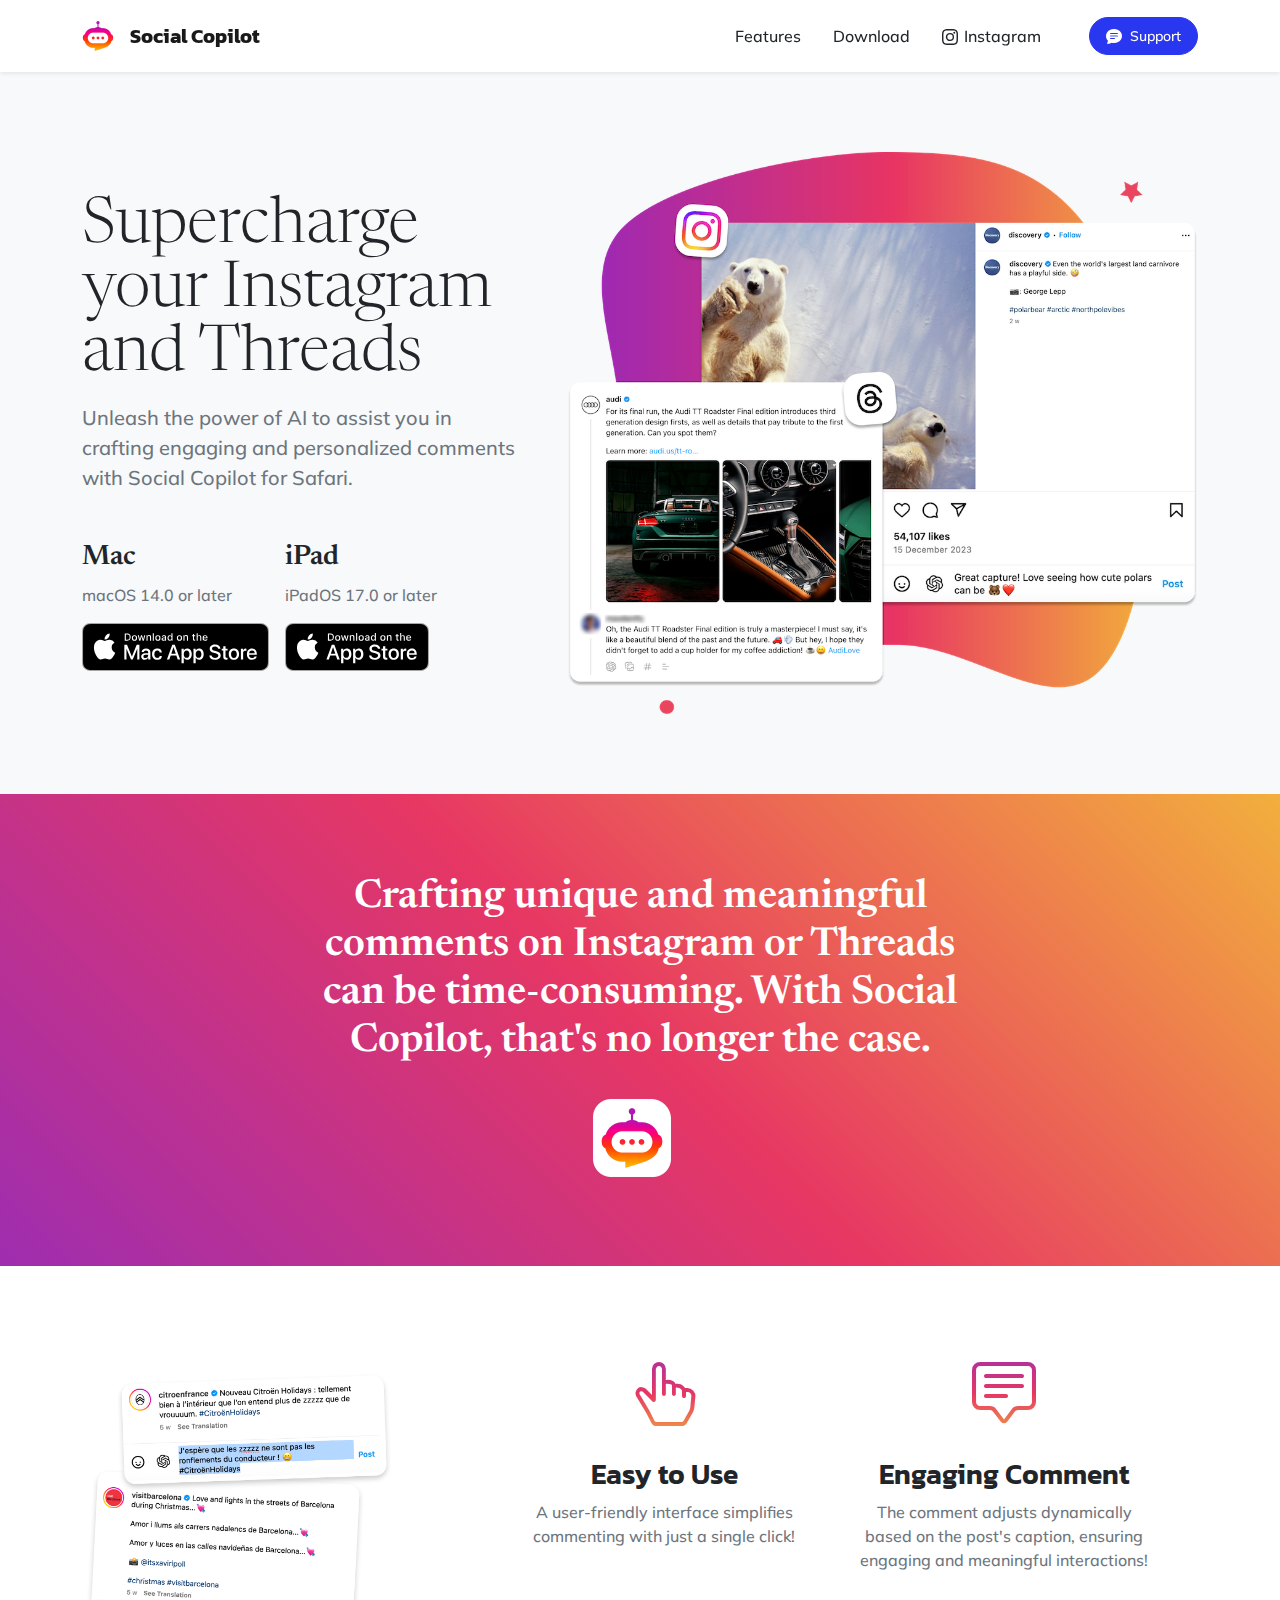
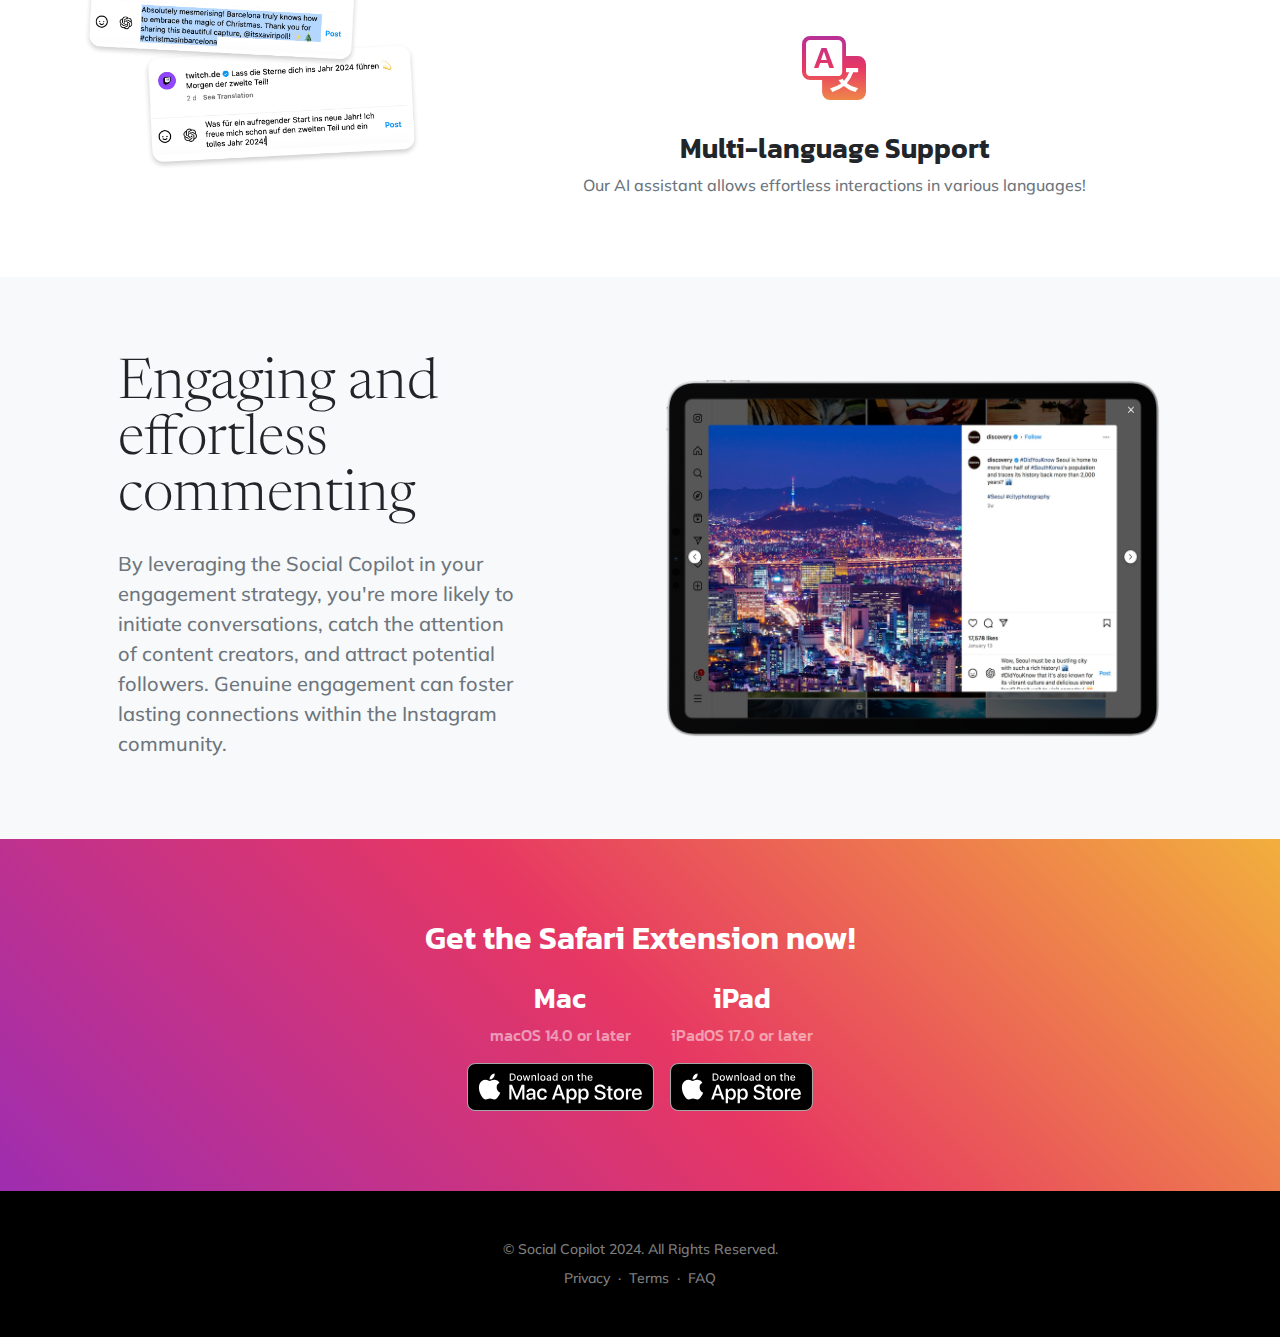
==== index.html @ f34a7c2a "Added FAQ" ====
<!DOCTYPE html>
<html lang="en">
    <head>
        <!-- Google tag (gtag.js) -->
        <script async src="https://www.googletagmanager.com/gtag/js?id=G-7GPR54T73J"></script>
        <script>
            window.dataLayer = window.dataLayer || [];
            function gtag() { dataLayer.push(arguments); }
            gtag('js', new Date());

            gtag('config', 'G-7GPR54T73J');
        </script>
        <meta charset="utf-8" />
        <meta name="viewport" content="width=device-width, initial-scale=1, shrink-to-fit=no" />
        <title>Social Copilot - Your AI assistant for Instagram and Threads</title>
        <meta name="description" content="Generate personalized comments on Instagram and Threads in just one click with Social Copilot for Safari. Available on macOS and iPad." />
        <meta name="keywords"
            content="Instagram, Threads, copilot, safari extension, ai, assistant, app store, ipad, macos, safari, engagement, comment, genuine, generate comments, comment generator">
        <meta name="author" content="Anastasiia Danilova">
        <meta name="robots" content="index, follow">
        <link rel="icon" href="favicon.ico" sizes="48x48">
        <link rel="icon" type="image/png" href="assets/favicon-32x32.png" sizes="32x32">
        <link rel="icon" type="image/png" href="assets/favicon-16x16.png" sizes="16x16">
        <link rel="icon" type="image/svg+xml" href="assets/icon.svg">
        <link rel="apple-touch-icon" href="assets/apple-touch-icon.png">
        <!-- Bootstrap icons-->
        <link href="https://cdn.jsdelivr.net/npm/bootstrap-icons@1.5.0/font/bootstrap-icons.css" rel="stylesheet" />
        <!-- Google fonts-->
        <link rel="preconnect" href="https://fonts.gstatic.com" />
        <link href="https://fonts.googleapis.com/css2?family=Newsreader:ital,wght@0,600;1,600&amp;display=swap" rel="stylesheet" />
        <link href="https://fonts.googleapis.com/css2?family=Mulish:ital,wght@0,300;0,500;0,600;0,700;1,300;1,500;1,600;1,700&amp;display=swap" rel="stylesheet" />
        <link href="https://fonts.googleapis.com/css2?family=Kanit:ital,wght@0,400;1,400&amp;display=swap" rel="stylesheet" />
        <!-- Core theme CSS (includes Bootstrap)-->
        <link href="css/styles.css" rel="stylesheet" />
    </head>
    <body id="page-top">
        <!-- Navigation-->
        <nav class="navbar navbar-expand-lg navbar-light fixed-top shadow-sm" id="mainNav">
            <div class="container">
                <img class="logo" src="assets/img/icon.png" alt="Social Copilot"></img>
                <a class="navbar-brand fw-bold" href="#page-top">Social Copilot</a>
                <button class="navbar-toggler" type="button" data-bs-toggle="collapse" data-bs-target="#navbarResponsive" aria-controls="navbarResponsive" aria-expanded="false" aria-label="Toggle navigation">
                    Menu
                    <i class="bi-list"></i>
                </button>
                <div class="collapse navbar-collapse" id="navbarResponsive">
                    <ul class="navbar-nav ms-auto me-4 my-3 my-lg-0">
                        <li class="nav-item"><a class="nav-link me-lg-3" href="#features">Features</a></li>
                        <li class="nav-item"><a class="nav-link me-lg-3" href="#download">Download</a></li>
                        <li class="nav-item">
                            <a class="nav-link me-lg-3" href="https://www.instagram.com/igcopilot/">
                                <svg xmlns="http://www.w3.org/2000/svg" width="18" height="18" fill="currentColor" class="bi bi-instagram align-middle"
                                    viewBox="0 0 18 18">
                                    <path
                                        d="M8 0C5.829 0 5.556.01 4.703.048 3.85.088 3.269.222 2.76.42a3.9 3.9 0 0 0-1.417.923A3.9 3.9 0 0 0 .42 2.76C.222 3.268.087 3.85.048 4.7.01 5.555 0 5.827 0 8.001c0 2.172.01 2.444.048 3.297.04.852.174 1.433.372 1.942.205.526.478.972.923 1.417.444.445.89.719 1.416.923.51.198 1.09.333 1.942.372C5.555 15.99 5.827 16 8 16s2.444-.01 3.298-.048c.851-.04 1.434-.174 1.943-.372a3.9 3.9 0 0 0 1.416-.923c.445-.445.718-.891.923-1.417.197-.509.332-1.09.372-1.942C15.99 10.445 16 10.173 16 8s-.01-2.445-.048-3.299c-.04-.851-.175-1.433-.372-1.941a3.9 3.9 0 0 0-.923-1.417A3.9 3.9 0 0 0 13.24.42c-.51-.198-1.092-.333-1.943-.372C10.443.01 10.172 0 7.998 0zm-.717 1.442h.718c2.136 0 2.389.007 3.232.046.78.035 1.204.166 1.486.275.373.145.64.319.92.599s.453.546.598.92c.11.281.24.705.275 1.485.039.843.047 1.096.047 3.231s-.008 2.389-.047 3.232c-.035.78-.166 1.203-.275 1.485a2.5 2.5 0 0 1-.599.919c-.28.28-.546.453-.92.598-.28.11-.704.24-1.485.276-.843.038-1.096.047-3.232.047s-2.39-.009-3.233-.047c-.78-.036-1.203-.166-1.485-.276a2.5 2.5 0 0 1-.92-.598 2.5 2.5 0 0 1-.6-.92c-.109-.281-.24-.705-.275-1.485-.038-.843-.046-1.096-.046-3.233s.008-2.388.046-3.231c.036-.78.166-1.204.276-1.486.145-.373.319-.64.599-.92s.546-.453.92-.598c.282-.11.705-.24 1.485-.276.738-.034 1.024-.044 2.515-.045zm4.988 1.328a.96.96 0 1 0 0 1.92.96.96 0 0 0 0-1.92m-4.27 1.122a4.109 4.109 0 1 0 0 8.217 4.109 4.109 0 0 0 0-8.217m0 1.441a2.667 2.667 0 1 1 0 5.334 2.667 2.667 0 0 1 0-5.334">
                                    </path>
                                </svg>
                                Instagram
                            </a>
                        </li>
                    </ul>
                    <a href="mailto:sia.danilova.connect@gmail.com" style="color: inherit; text-decoration:none;">
                        <button class="btn btn-primary rounded-pill px-3 mb-2 mb-lg-0">
                            <span class="d-flex align-items-center">
                                <i class="bi-chat-text-fill me-2"></i>
                                <span class="small">Support</span>
                            </span>
                        </button>
                    </a>
                </div>
            </div>
        </nav>
        <!-- Mashead header-->
        <header class="masthead">
            <div class="container">
                <div class="row gx-5 align-items-center">
                    <div class="col-lg-5">
                        <!-- Mashead text and app badges-->
                        <div class="mb-5 mb-lg-0 text-center text-lg-start">
                            <h1 class="display-3 lh-1 mb-3">Supercharge your Instagram and Threads</h1>
                            <p class="lead fw-normal text-muted mb-5">Unleash the power of AI to assist you in crafting engaging and personalized comments with Social Copilot for Safari.</p>
                            <div class="d-flex flex-column flex-lg-row align-items-center">
                                <div class="me-lg-3 mb-4 mb-lg-0">
                                    <h3>Mac</h3>
                                    <p class="text-muted"><span>macOS 14.0 or later</span></p>
                                    <a href="https://apps.apple.com/us/app/social-copilot/id6476699031"><img class="app-badge"
                                            src="assets/img/mac-app-store-badge.svg" alt="Download on the Mac App Store" /></a>
                                </div>
                                <div>
                                    <h3>iPad</h3>
                                    <p class="text-muted"><span>iPadOS 17.0 or later</span></p>
                                    <a href="https://apps.apple.com/us/app/social-copilot/id6476699031"><img class="app-badge"
                                            src="assets/img/app-store-badge.svg" alt="Download on the App Store" /></a>
                                </div>
                            </div>
                        </div>
                    </div>
                    <div class="col-lg-7">
                        <img class="img-fluid rounded-4" src="assets/img/preview.png" alt="..." />
                    </div>
                </div>
            </div>
        </header>
        <aside class="text-center bg-gradient-primary-to-secondary">
            <div class="container px-5">
                <div class="row gx-5 justify-content-center">
                    <div class="col-xl-8">
                        <div class="h2 fs-1 text-white mb-4">Crafting unique and meaningful comments on Instagram or Threads can be time-consuming. With Social Copilot, that's no longer the
                        case.</div>
                        <div class="me-lg-3 mb-4 mb-lg-0">
                            <img src="assets/img/icon.png" alt="Social Copilot for Safari" style="height: 6rem">
                        </div>
                    </div>
                </div>
            </div>
        </aside>
        <!-- App features section-->
        <section id="features">
            <div class="container">
                <div class="row gx-5 align-items-center">
                    <div class="col-lg-8 order-lg-1 mb-5 mb-lg-0">
                        <div class="container-fluid px-5">
                            <div class="row gx-5">
                                <div class="col-md-6 mb-5">
                                    <!-- Feature item-->
                                    <div class="text-center">
                                        <i class="bi-hand-index-thumb icon-feature text-gradient d-block mb-3"></i>
                                        <h3 class="font-alt">Easy to Use</h3>
                                        <p class="text-muted mb-0">A user-friendly interface simplifies commenting with just a single click!</p>
                                    </div>
                                </div>
                                <div class="col-md-6 mb-5">
                                    <!-- Feature item-->
                                    <div class="text-center">
                                        <i class="bi-chat-square-text icon-feature text-gradient d-block mb-3"></i>
                                        <h3 class="font-alt">Engaging Comment</h3>
                                        <p class="text-muted mb-0">The comment adjusts dynamically based on the post's caption, ensuring engaging and meaningful
                                        interactions!</p>
                                    </div>
                                </div>
                            </div>
                            <div class="row">
                                <div class="col-md-12">
                                    <!-- Feature item-->
                                    <div class="text-center">
                                        <i class="bi-translate icon-feature text-gradient d-block mb-3"></i>
                                        <h3 class="font-alt">Multi-language Support</h3>
                                        <p class="text-muted mb-0">Our AI assistant allows effortless interactions in various languages!</p>
                                    </div>
                                </div>
                            </div>
                        </div>
                    </div>
                    <div class="col-lg-4 order-lg-0">
                        <img class="img-fluid rounded-4" src="assets/img/preview-lang.png" alt="..." />
                    </div>
                </div>
            </div>
        </section>
        <section class="bg-light">
            <div class="container px-5">
                <div class="row gx-5 align-items-center justify-content-center justify-content-lg-between">
                    <div class="col-12 col-lg-5">
                        <h2 class="display-4 lh-1 mb-4">Engaging and effortless commenting</h2>
                        <p class="lead fw-normal text-muted mb-5 mb-lg-0">By leveraging the Social Copilot in your engagement strategy, you're more likely to initiate conversations, catch the
                        attention of content creators, and attract potential followers. Genuine engagement can foster lasting connections within
                        the Instagram community.</p>
                    </div>
                    <div class="col-sm-8 col-md-6">
                        <div class="px-5 px-sm-0"><img class="img-fluid"
                                src="assets/img/preview-ipad.png" alt="..."></div>
                    </div>
                </div>
            </div>
        </section>
        <section class="bg-gradient-primary-to-secondary" id="download">
            <div class="container">
                <h2 class="text-center text-white font-alt mb-4">Get the Safari Extension now!</h2>
                <div class="d-flex flex-column flex-lg-row text-center align-items-center justify-content-center">
                    <div class="me-lg-3 mb-4 mb-lg-0">
                        <h3 class="text-white font-alt">Mac</h3>
                        <p class="text-white-50 font-alt"><span>macOS 14.0 or later</span></p>
                        <a href="https://apps.apple.com/us/app/social-copilot/id6476699031"><img class="app-badge"
                                src="assets/img/mac-app-store-badge.svg" alt="Download on the Mac App Store" /></a>
                    </div>
                    <div>
                        <h3 class="text-white font-alt">iPad</h3>
                        <p class="text-white-50 font-alt"><span>iPadOS 17.0 or later</span></p>
                        <a href="https://apps.apple.com/us/app/social-copilot/id6476699031"><img class="app-badge"
                                src="assets/img/app-store-badge.svg" alt="Download on the App Store" /></a>
                    </div>
                </div>
            </div>
        </section>
        <!-- Footer-->
        <footer class="bg-black text-center py-5">
            <div class="container">
                <div class="text-white-50 small">
                    <div class="mb-2">&copy; Social Copilot 2024. All Rights Reserved.</div>
                    <a href="privacy.html">Privacy</a>
                    <span class="mx-1">&middot;</span>
                    <a href="https://www.apple.com/legal/internet-services/itunes/dev/stdeula/">Terms</a>
                    <span class="mx-1">&middot;</span>
                    <a href="faq.html">FAQ</a>
                </div>
            </div>
        </footer>
        <!-- Bootstrap core JS-->
        <script src="https://cdn.jsdelivr.net/npm/bootstrap@5.2.3/dist/js/bootstrap.bundle.min.js"></script>
        <!-- Core theme JS-->
        <script src="js/scripts.js"></script>
        <!-- * * * * * * * * * * * * * * * * * * * * * * * * * * * * * * * * * * * * * * * *-->
        <!-- * *                               SB Forms JS                               * *-->
        <!-- * * Activate your form at https://startbootstrap.com/solution/contact-forms * *-->
        <!-- * * * * * * * * * * * * * * * * * * * * * * * * * * * * * * * * * * * * * * * *-->
        <script src="https://cdn.startbootstrap.com/sb-forms-latest.js"></script>
    </body>
</html>
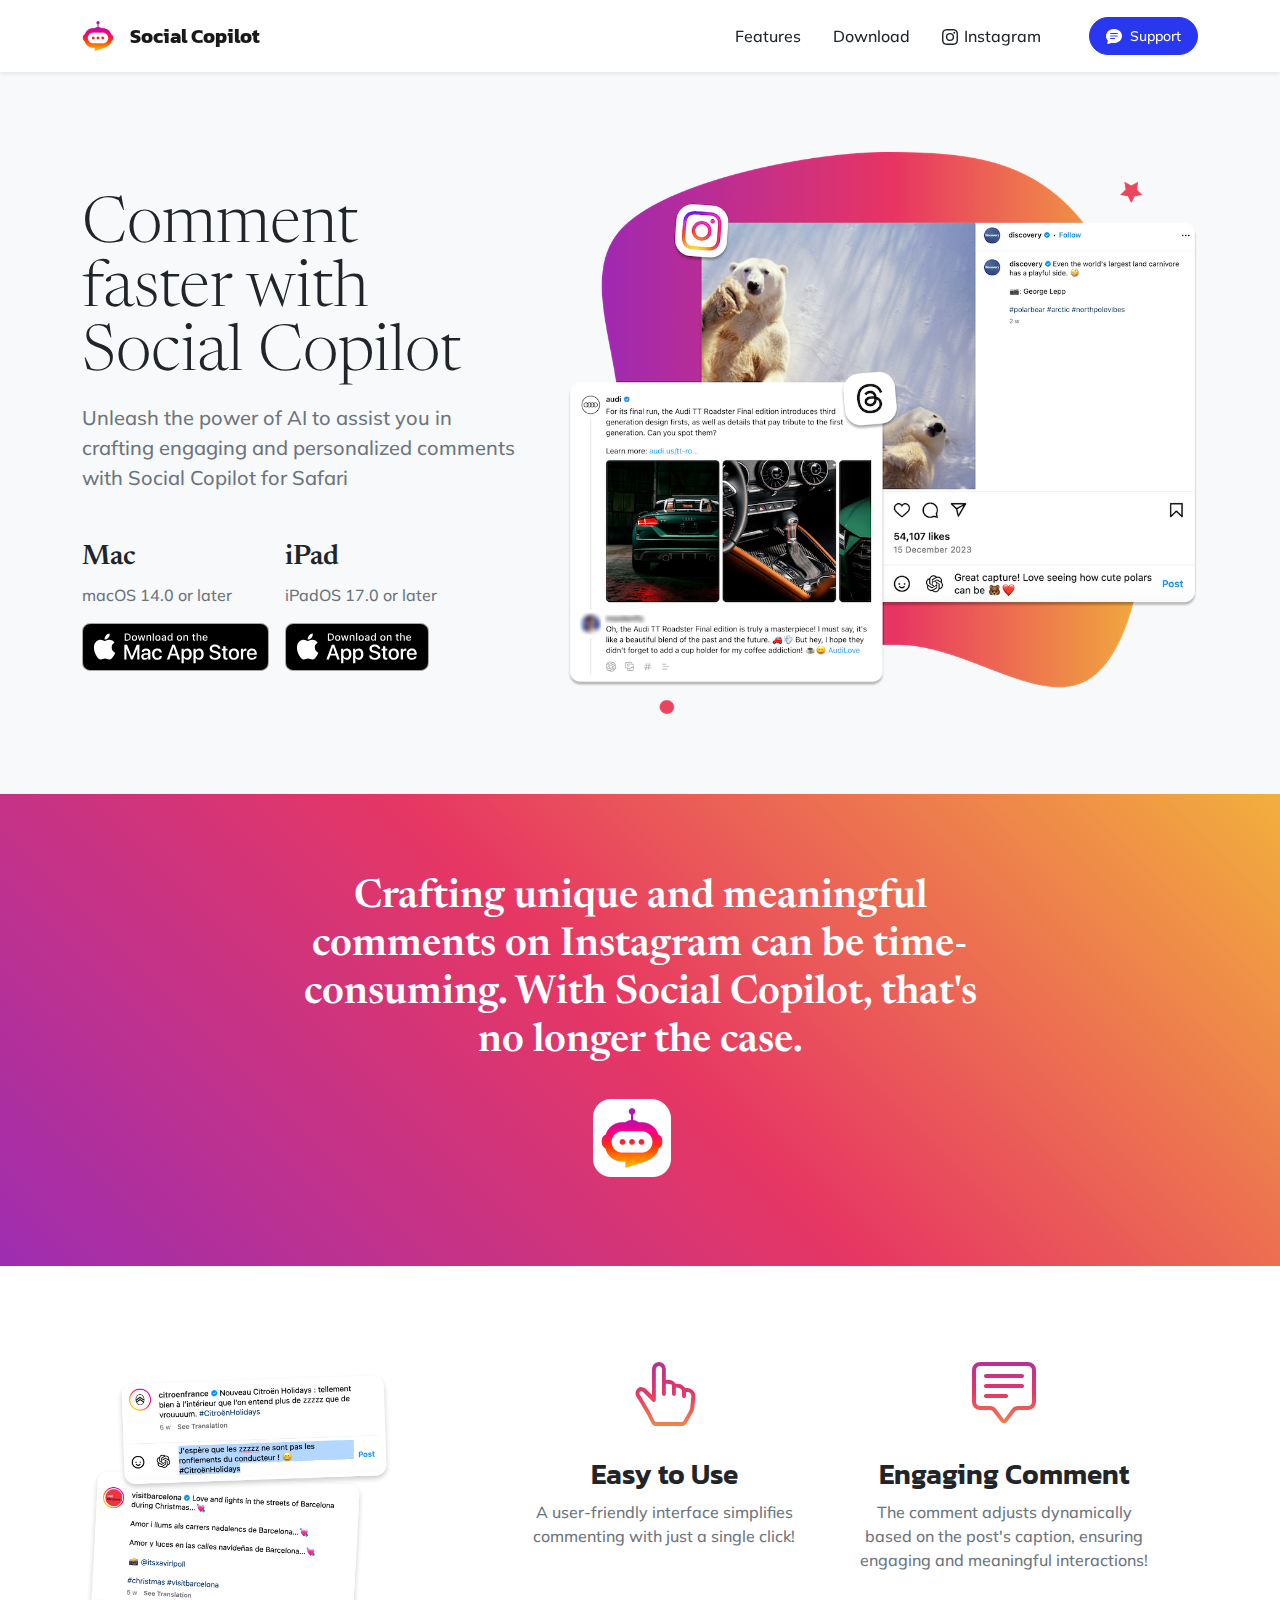
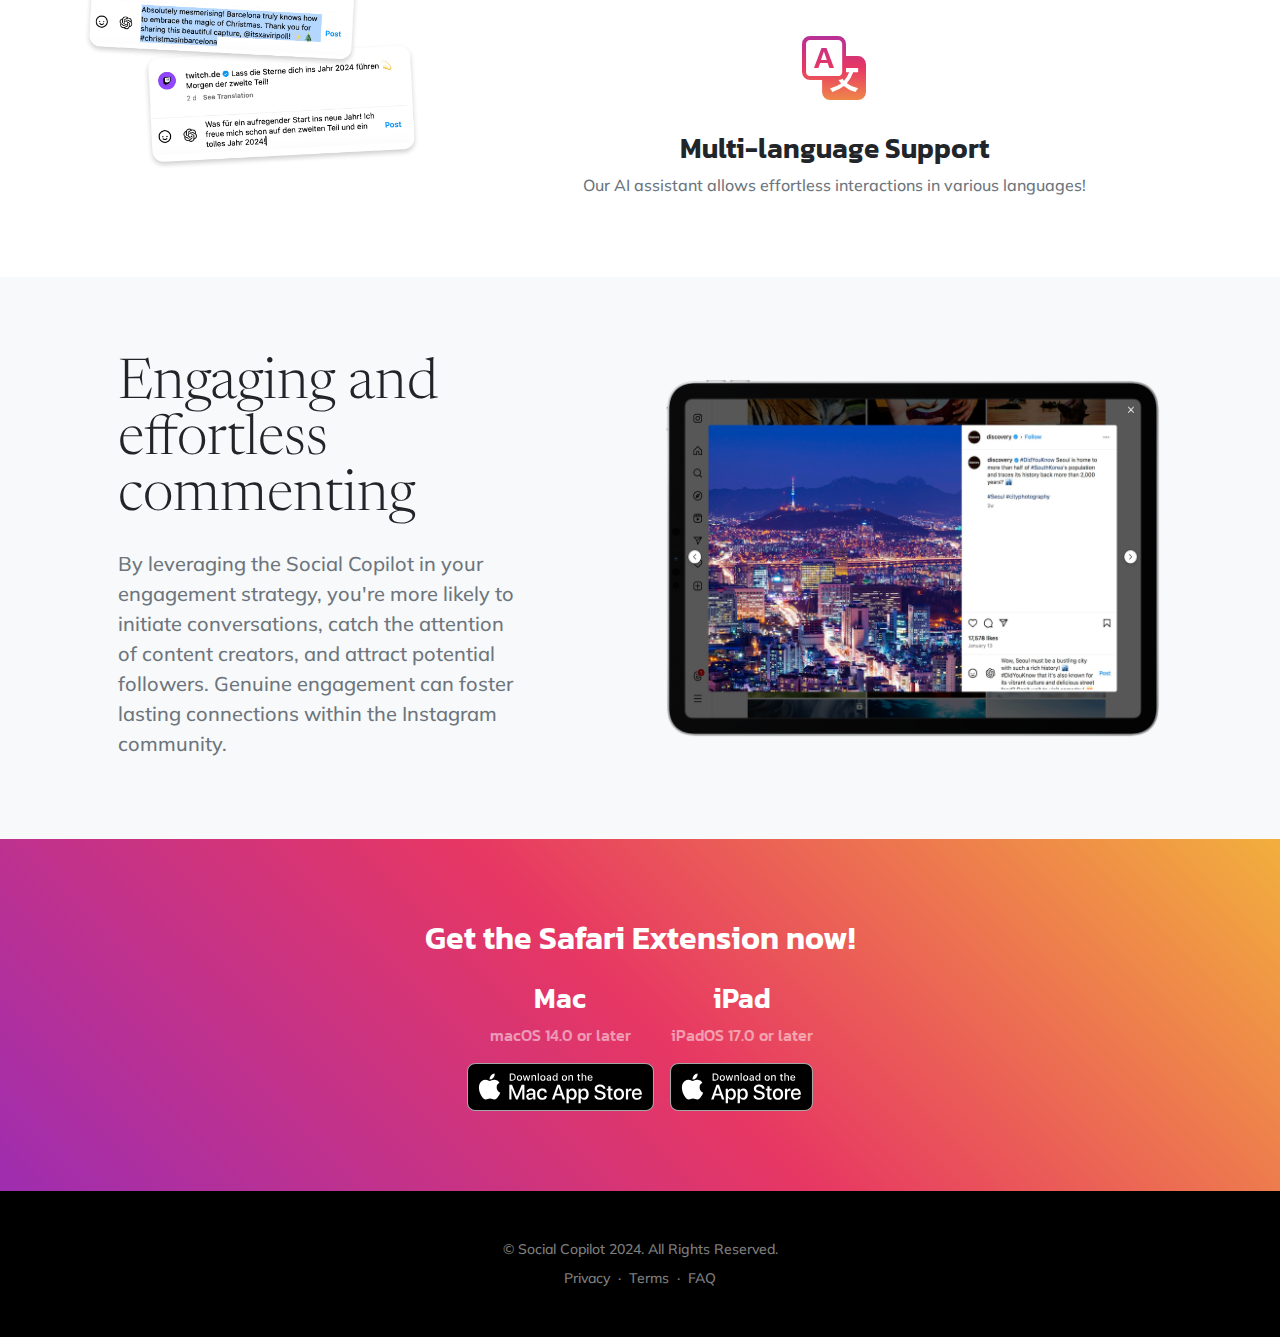
==== commit 0dccb696: "Update" ====
--- a/index.html
+++ b/index.html
@@ -48,7 +48,7 @@
                         <li class="nav-item"><a class="nav-link me-lg-3" href="#features">Features</a></li>
                         <li class="nav-item"><a class="nav-link me-lg-3" href="#download">Download</a></li>
                         <li class="nav-item">
-                            <a class="nav-link me-lg-3" href="https://www.instagram.com/igcopilot/">
+                            <a class="nav-link me-lg-3" href="https://www.instagram.com/social_copilot/">
                                 <svg xmlns="http://www.w3.org/2000/svg" width="18" height="18" fill="currentColor" class="bi bi-instagram align-middle"
                                     viewBox="0 0 18 18">
                                     <path
@@ -77,8 +77,8 @@
                     <div class="col-lg-5">
                         <!-- Mashead text and app badges-->
                         <div class="mb-5 mb-lg-0 text-center text-lg-start">
-                            <h1 class="display-3 lh-1 mb-3">Supercharge your Instagram and Threads</h1>
-                            <p class="lead fw-normal text-muted mb-5">Unleash the power of AI to assist you in crafting engaging and personalized comments with Social Copilot for Safari.</p>
+                            <h1 class="display-3 lh-1 mb-3">Comment faster with Social Copilot</h1>
+                            <p class="lead fw-normal text-muted mb-5">Unleash the power of AI to assist you in crafting engaging and personalized comments with Social Copilot for Safari</p>
                             <div class="d-flex flex-column flex-lg-row align-items-center">
                                 <div class="me-lg-3 mb-4 mb-lg-0">
                                     <h3>Mac</h3>
@@ -105,7 +105,7 @@
             <div class="container px-5">
                 <div class="row gx-5 justify-content-center">
                     <div class="col-xl-8">
-                        <div class="h2 fs-1 text-white mb-4">Crafting unique and meaningful comments on Instagram or Threads can be time-consuming. With Social Copilot, that's no longer the
+                        <div class="h2 fs-1 text-white mb-4">Crafting unique and meaningful comments on Instagram can be time-consuming. With Social Copilot, that's no longer the
                         case.</div>
                         <div class="me-lg-3 mb-4 mb-lg-0">
                             <img src="assets/img/icon.png" alt="Social Copilot for Safari" style="height: 6rem">
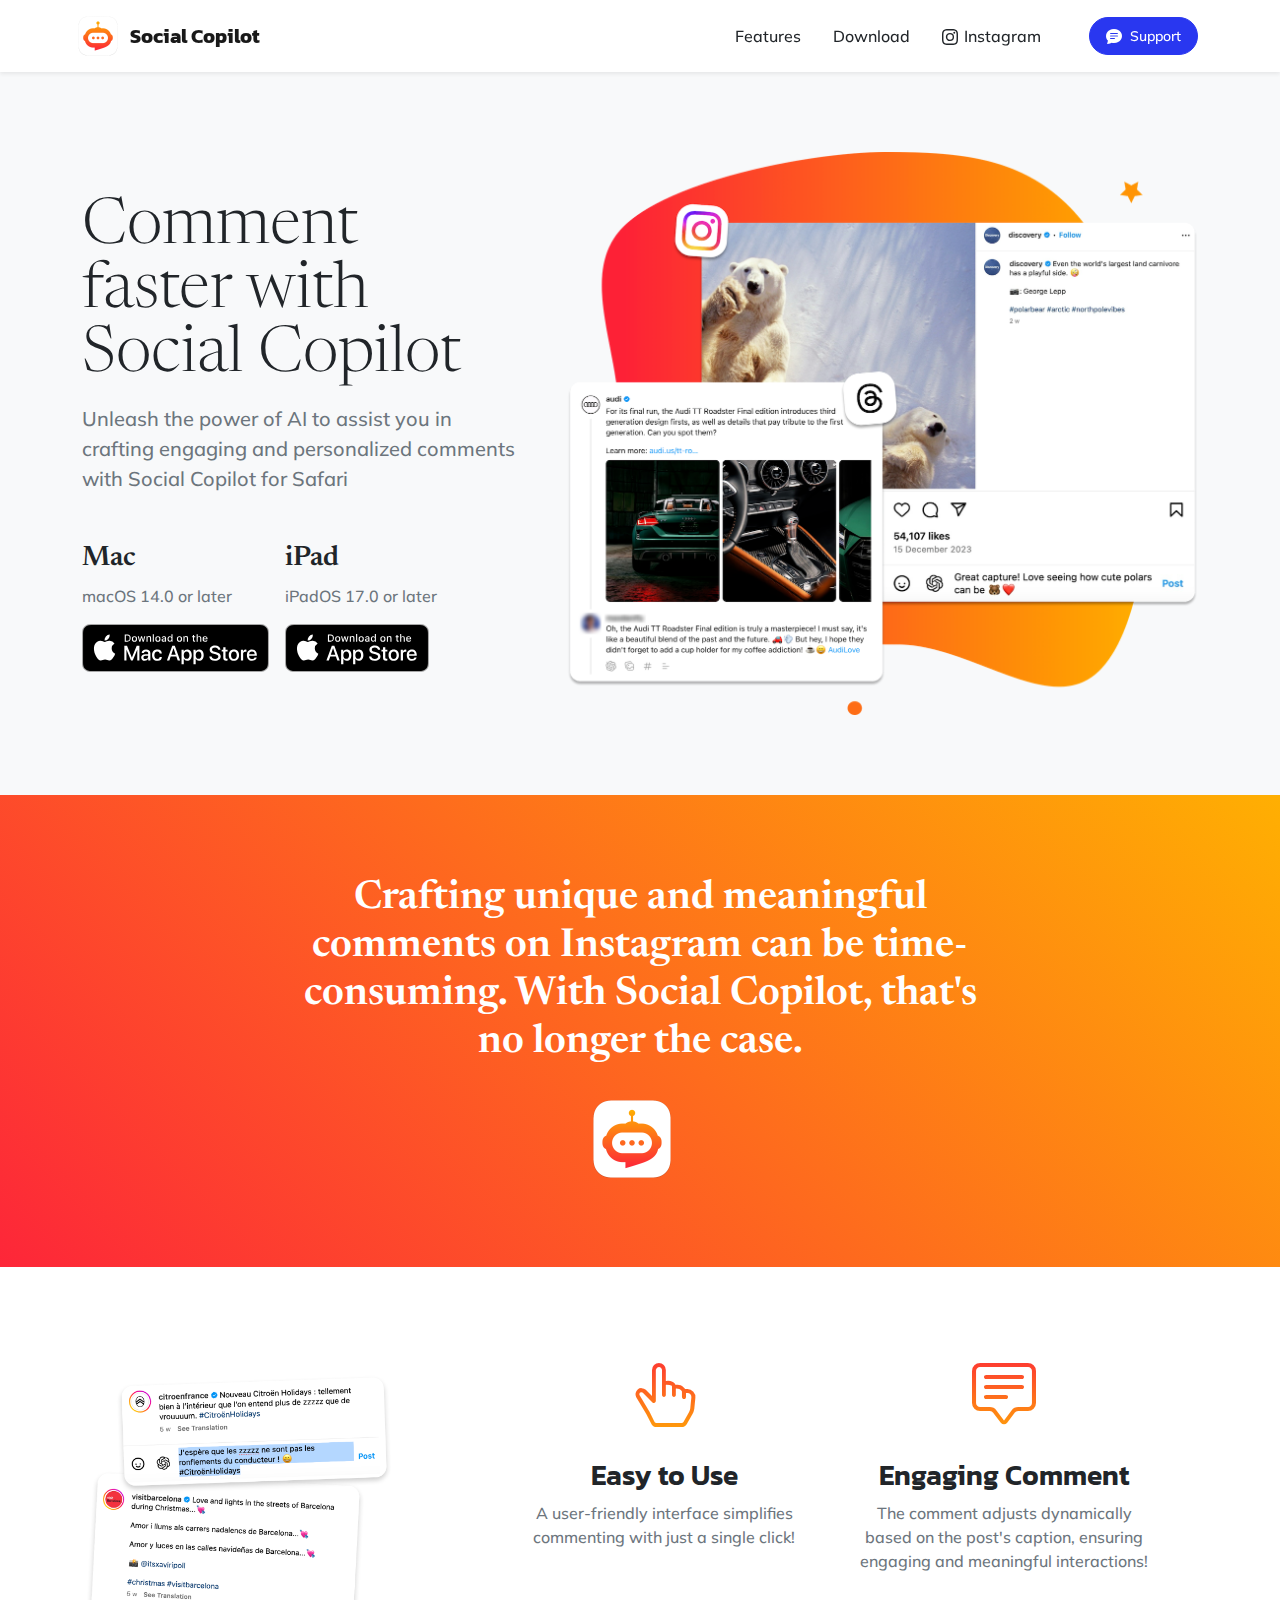
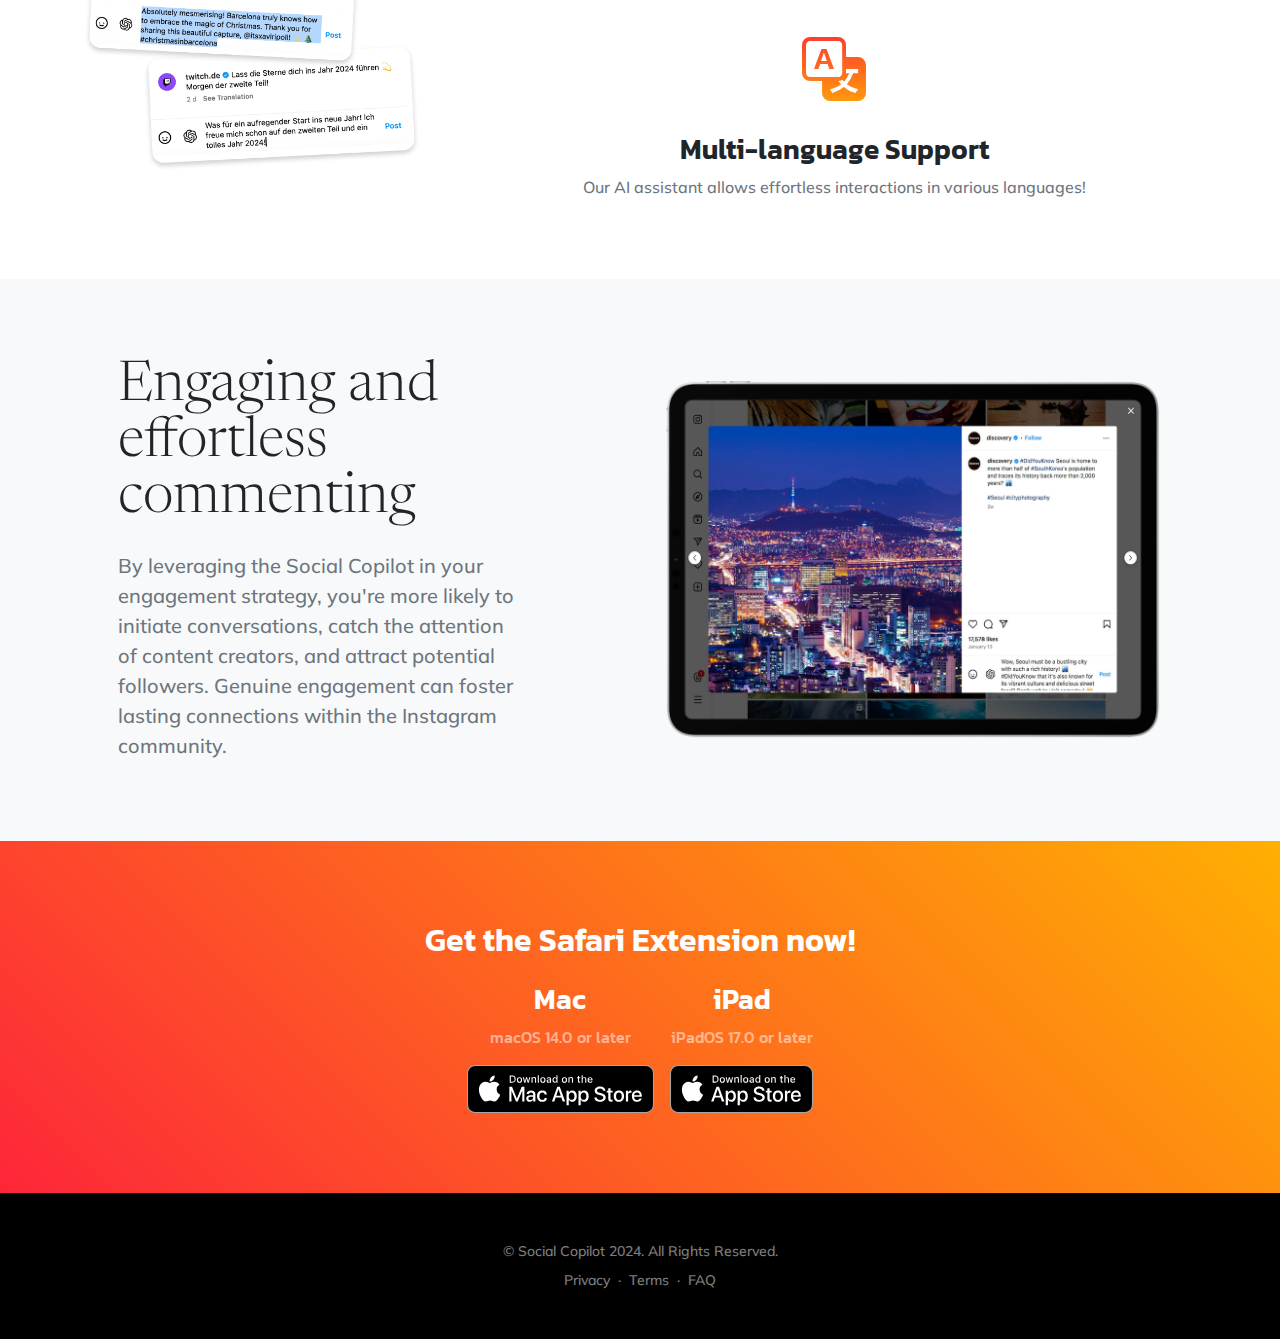
==== commit ac30b255: "Update color brand" ====
--- a/index.html
+++ b/index.html
@@ -12,15 +12,13 @@
         </script>
         <meta charset="utf-8" />
         <meta name="viewport" content="width=device-width, initial-scale=1, shrink-to-fit=no" />
-        <title>Social Copilot - Your AI assistant for Instagram and Threads</title>
-        <meta name="description" content="Generate personalized comments on Instagram and Threads in just one click with Social Copilot for Safari. Available on macOS and iPad." />
+        <title>Social Copilot - Your Social Network AI assistant</title>
+        <meta name="description" content="Generate personalized comments on popular social networks in just one click with Social Copilot for Safari. Available on Mac and iPad." />
         <meta name="keywords"
             content="Instagram, Threads, copilot, safari extension, ai, assistant, app store, ipad, macos, safari, engagement, comment, genuine, generate comments, comment generator">
         <meta name="author" content="Anastasiia Danilova">
         <meta name="robots" content="index, follow">
         <link rel="icon" href="favicon.ico" sizes="48x48">
-        <link rel="icon" type="image/png" href="assets/favicon-32x32.png" sizes="32x32">
-        <link rel="icon" type="image/png" href="assets/favicon-16x16.png" sizes="16x16">
         <link rel="icon" type="image/svg+xml" href="assets/icon.svg">
         <link rel="apple-touch-icon" href="assets/apple-touch-icon.png">
         <!-- Bootstrap icons-->
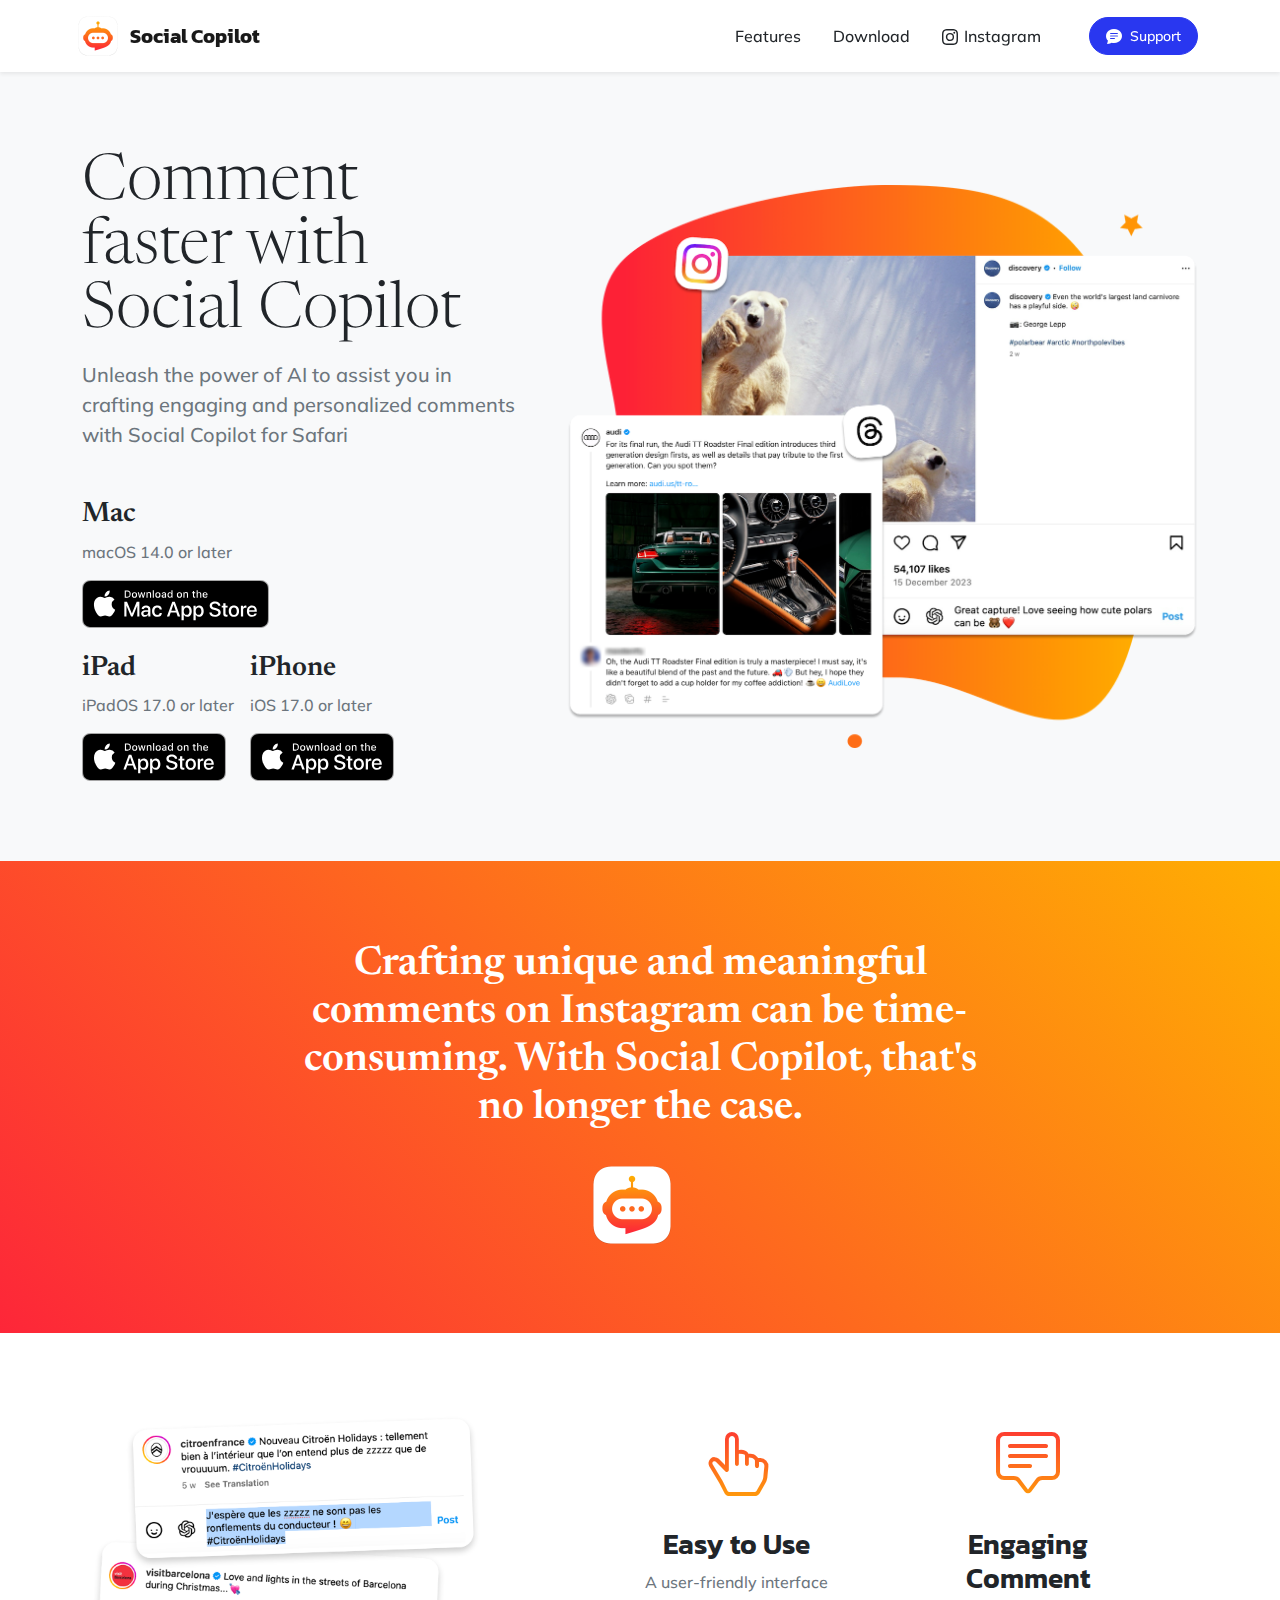
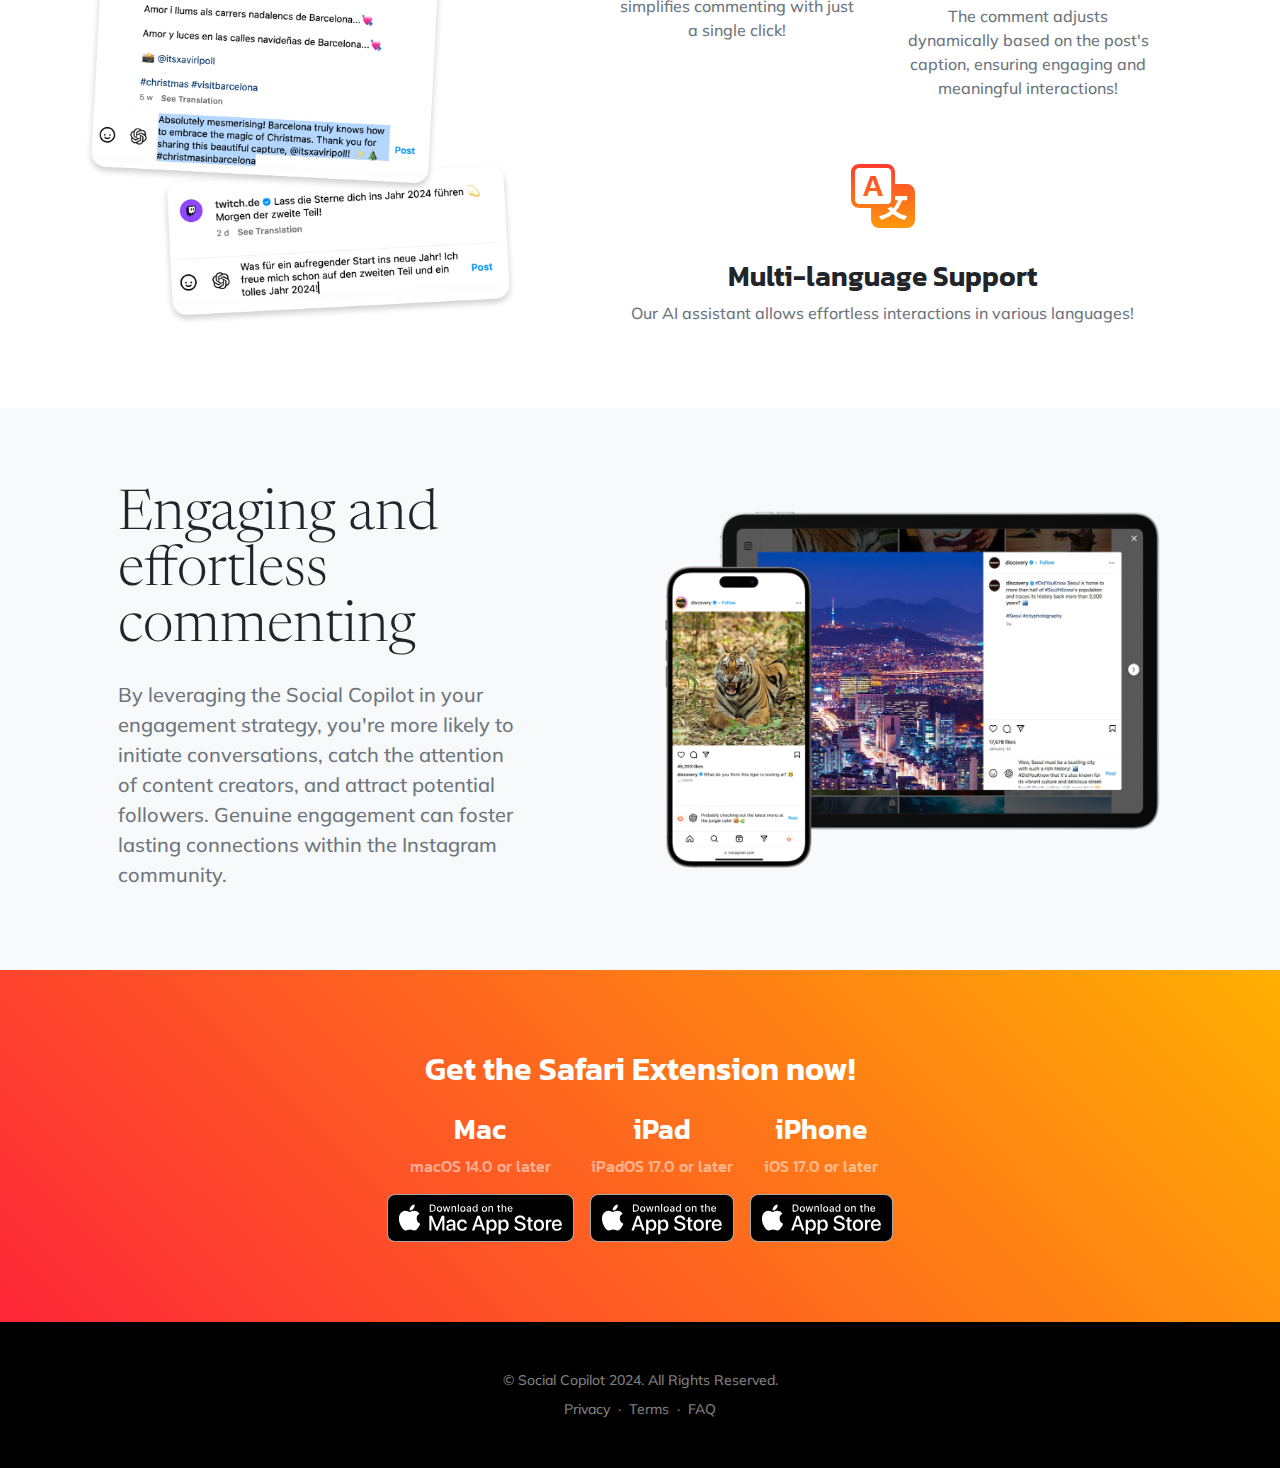
==== commit 1d5ba3db: "Add iphone" ====
--- a/index.html
+++ b/index.html
@@ -77,16 +77,24 @@
                         <div class="mb-5 mb-lg-0 text-center text-lg-start">
                             <h1 class="display-3 lh-1 mb-3">Comment faster with Social Copilot</h1>
                             <p class="lead fw-normal text-muted mb-5">Unleash the power of AI to assist you in crafting engaging and personalized comments with Social Copilot for Safari</p>
-                            <div class="d-flex flex-column flex-lg-row align-items-center">
-                                <div class="me-lg-3 mb-4 mb-lg-0">
+                            <div class="d-flex flex-column flex-lg-row align-items-center mb-4">
+                                <div>
                                     <h3>Mac</h3>
                                     <p class="text-muted"><span>macOS 14.0 or later</span></p>
                                     <a href="https://apps.apple.com/us/app/social-copilot/id6476699031"><img class="app-badge"
                                             src="assets/img/mac-app-store-badge.svg" alt="Download on the Mac App Store" /></a>
                                 </div>
-                                <div>
+                            </div>
+                            <div class="d-flex flex-column flex-lg-row align-items-center">
+                                <div class="me-lg-3 mb-4 mb-lg-0">
                                     <h3>iPad</h3>
                                     <p class="text-muted"><span>iPadOS 17.0 or later</span></p>
+                                    <a href="https://apps.apple.com/us/app/social-copilot/id6476699031"><img class="app-badge"
+                                            src="assets/img/app-store-badge.svg" alt="Download on the App Store" /></a>
+                                </div>
+                                <div>
+                                    <h3>iPhone</h3>
+                                    <p class="text-muted"><span>iOS 17.0 or later</span></p>
                                     <a href="https://apps.apple.com/us/app/social-copilot/id6476699031"><img class="app-badge"
                                             src="assets/img/app-store-badge.svg" alt="Download on the App Store" /></a>
                                 </div>
@@ -116,7 +124,7 @@
         <section id="features">
             <div class="container">
                 <div class="row gx-5 align-items-center">
-                    <div class="col-lg-8 order-lg-1 mb-5 mb-lg-0">
+                    <div class="col-lg-7 order-lg-1 mb-5 mb-lg-0">
                         <div class="container-fluid px-5">
                             <div class="row gx-5">
                                 <div class="col-md-6 mb-5">
@@ -149,7 +157,7 @@
                             </div>
                         </div>
                     </div>
-                    <div class="col-lg-4 order-lg-0">
+                    <div class="col-lg-5 order-lg-0">
                         <img class="img-fluid rounded-4" src="assets/img/preview-lang.png" alt="..." />
                     </div>
                 </div>
@@ -164,9 +172,9 @@
                         attention of content creators, and attract potential followers. Genuine engagement can foster lasting connections within
                         the Instagram community.</p>
                     </div>
-                    <div class="col-sm-8 col-md-6">
+                    <div class="col-12 col-lg-6">
                         <div class="px-5 px-sm-0"><img class="img-fluid"
-                                src="assets/img/preview-ipad.png" alt="..."></div>
+                                src="assets/img/devices.png" alt="..."></div>
                     </div>
                 </div>
             </div>
@@ -181,9 +189,15 @@
                         <a href="https://apps.apple.com/us/app/social-copilot/id6476699031"><img class="app-badge"
                                 src="assets/img/mac-app-store-badge.svg" alt="Download on the Mac App Store" /></a>
                     </div>
-                    <div>
+                    <div class="me-lg-3 mb-4 mb-lg-0">
                         <h3 class="text-white font-alt">iPad</h3>
                         <p class="text-white-50 font-alt"><span>iPadOS 17.0 or later</span></p>
+                        <a href="https://apps.apple.com/us/app/social-copilot/id6476699031"><img class="app-badge"
+                                src="assets/img/app-store-badge.svg" alt="Download on the App Store" /></a>
+                    </div>
+                    <div>
+                        <h3 class="text-white font-alt">iPhone</h3>
+                        <p class="text-white-50 font-alt"><span>iOS 17.0 or later</span></p>
                         <a href="https://apps.apple.com/us/app/social-copilot/id6476699031"><img class="app-badge"
                                 src="assets/img/app-store-badge.svg" alt="Download on the App Store" /></a>
                     </div>
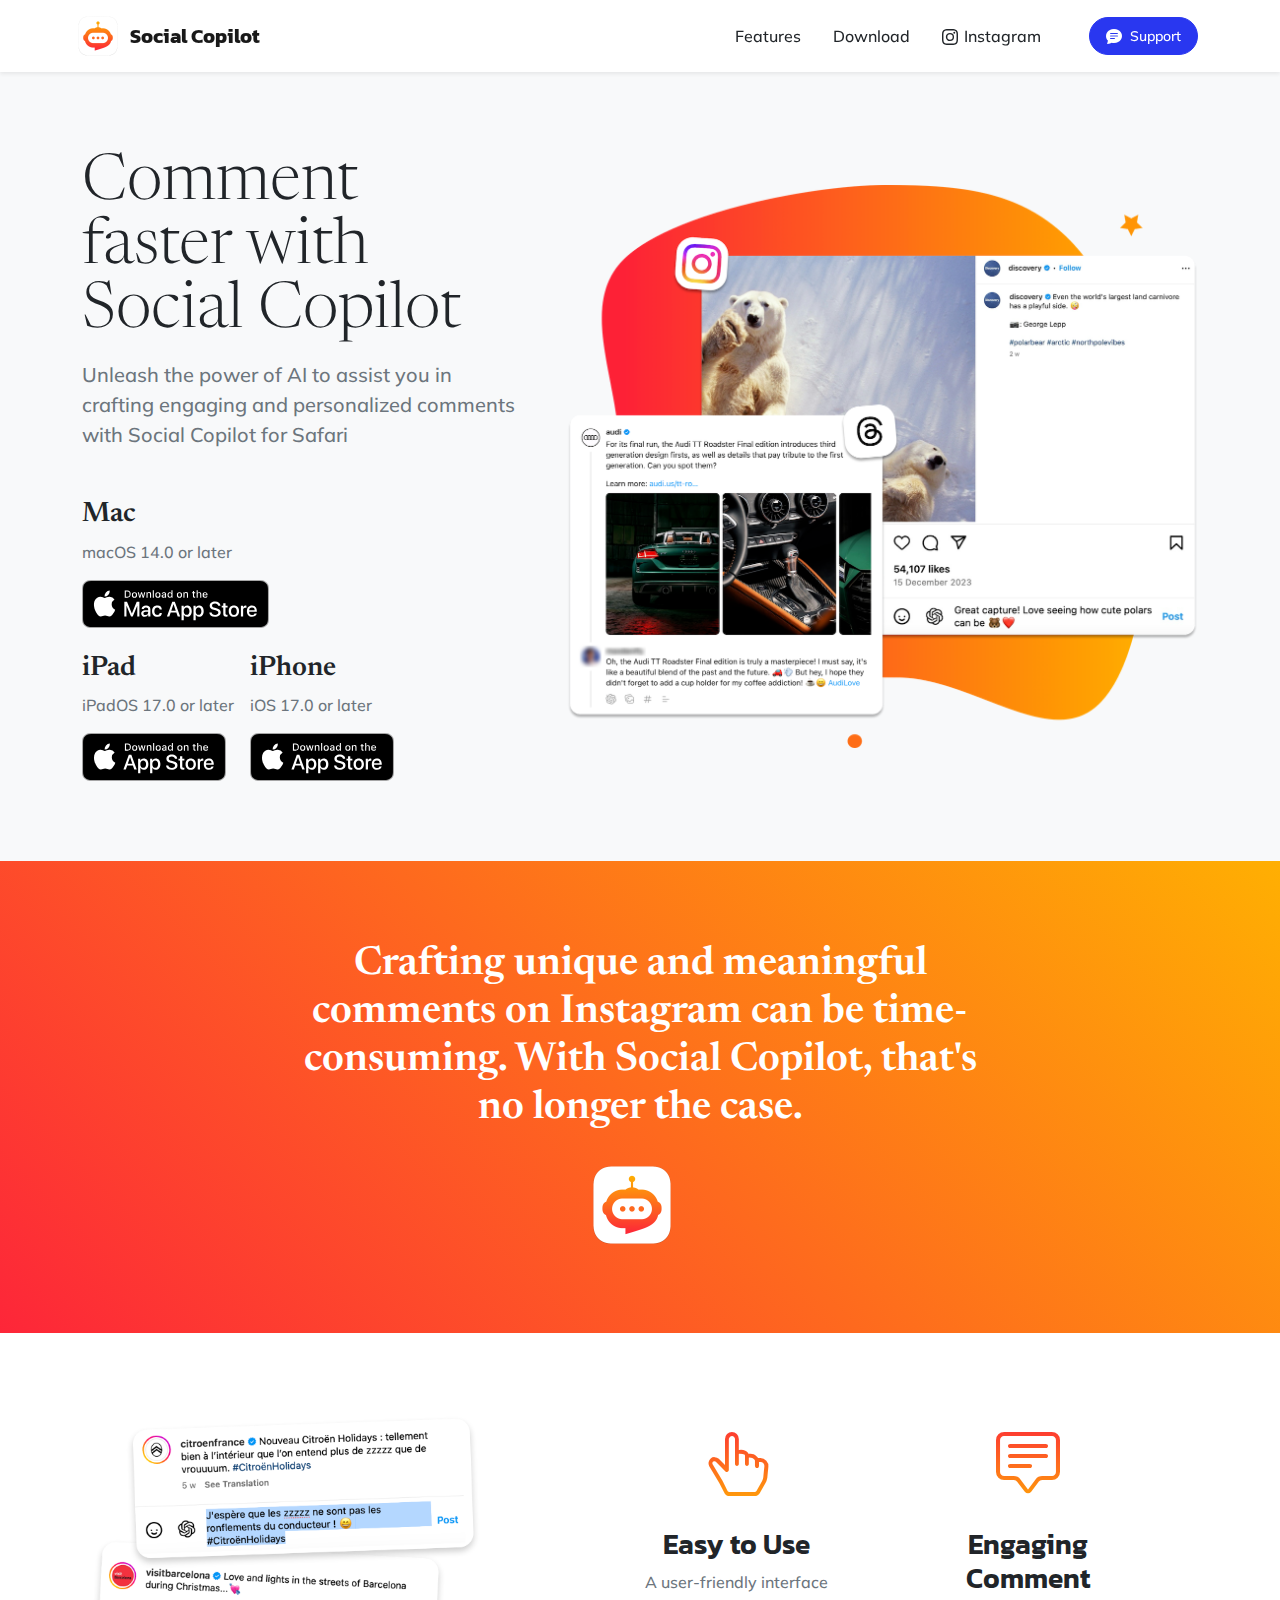
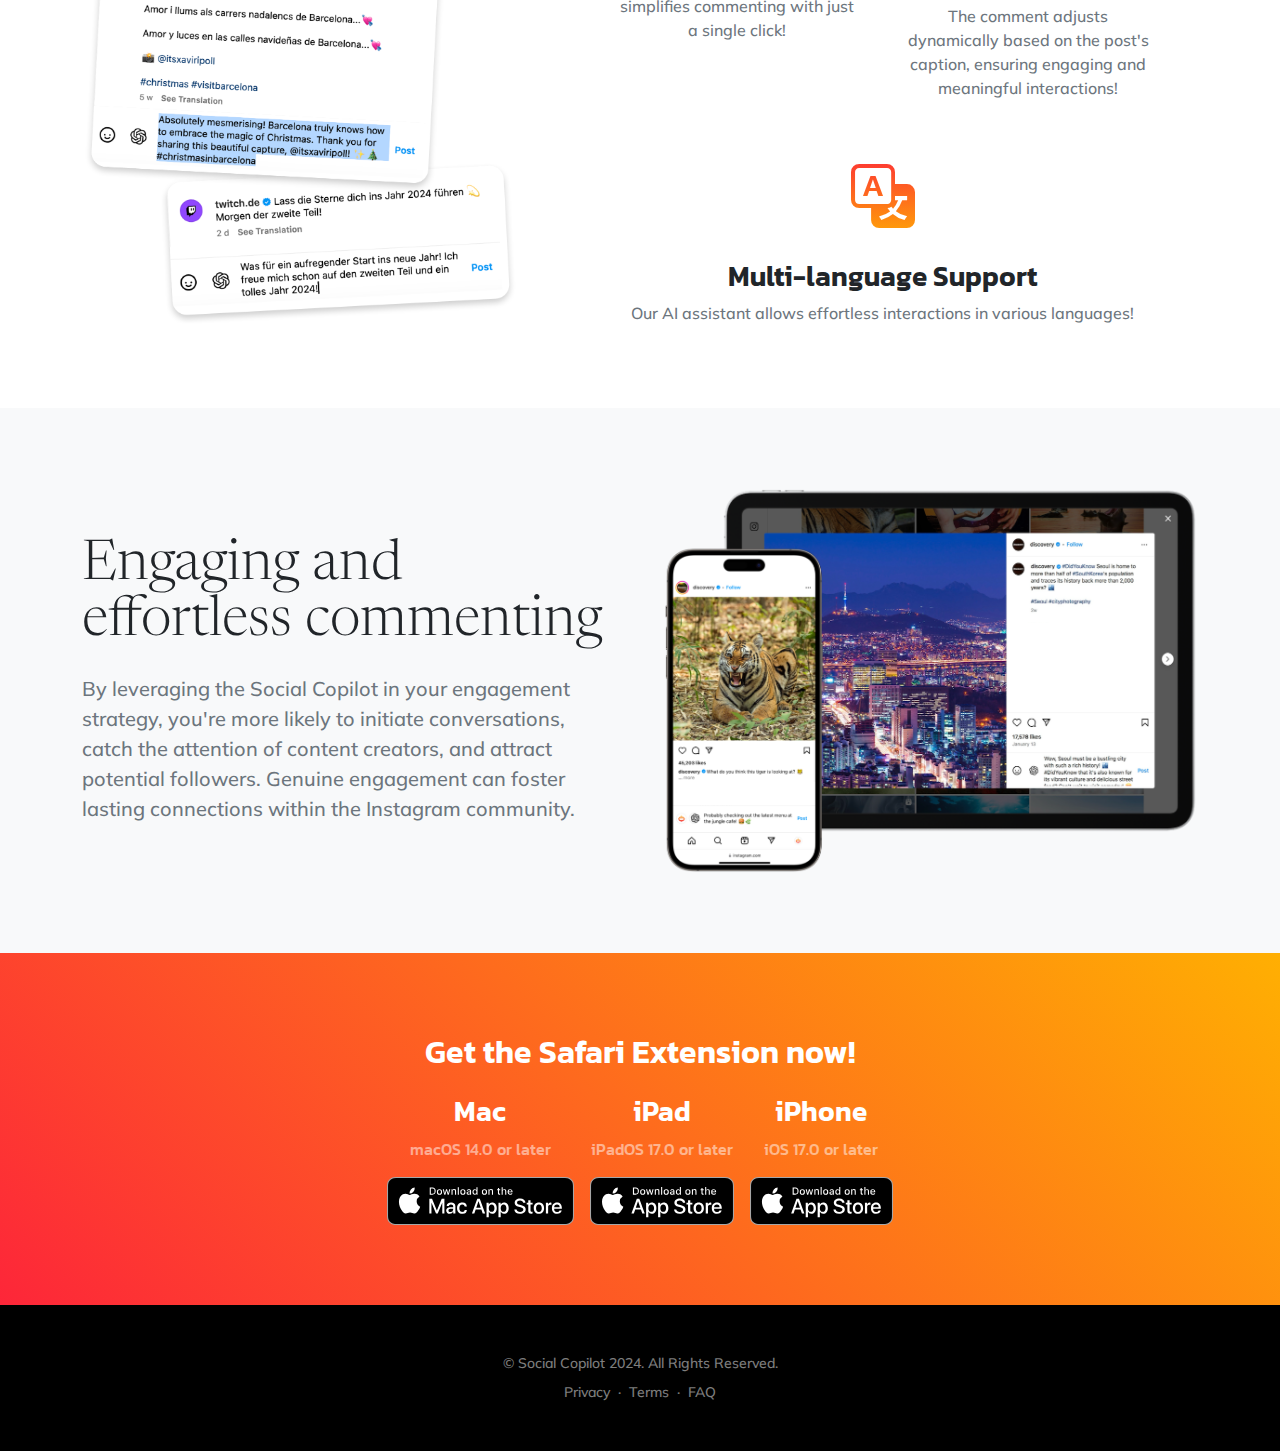
==== commit f87a5205: "minor style changes" ====
--- a/index.html
+++ b/index.html
@@ -164,16 +164,16 @@
             </div>
         </section>
         <section class="bg-light">
-            <div class="container px-5">
+            <div class="container">
                 <div class="row gx-5 align-items-center justify-content-center justify-content-lg-between">
-                    <div class="col-12 col-lg-5">
+                    <div class="col-12 col-lg-6">
                         <h2 class="display-4 lh-1 mb-4">Engaging and effortless commenting</h2>
                         <p class="lead fw-normal text-muted mb-5 mb-lg-0">By leveraging the Social Copilot in your engagement strategy, you're more likely to initiate conversations, catch the
                         attention of content creators, and attract potential followers. Genuine engagement can foster lasting connections within
                         the Instagram community.</p>
                     </div>
                     <div class="col-12 col-lg-6">
-                        <div class="px-5 px-sm-0"><img class="img-fluid"
+                        <div class="px-0"><img class="img-fluid"
                                 src="assets/img/devices.png" alt="..."></div>
                     </div>
                 </div>
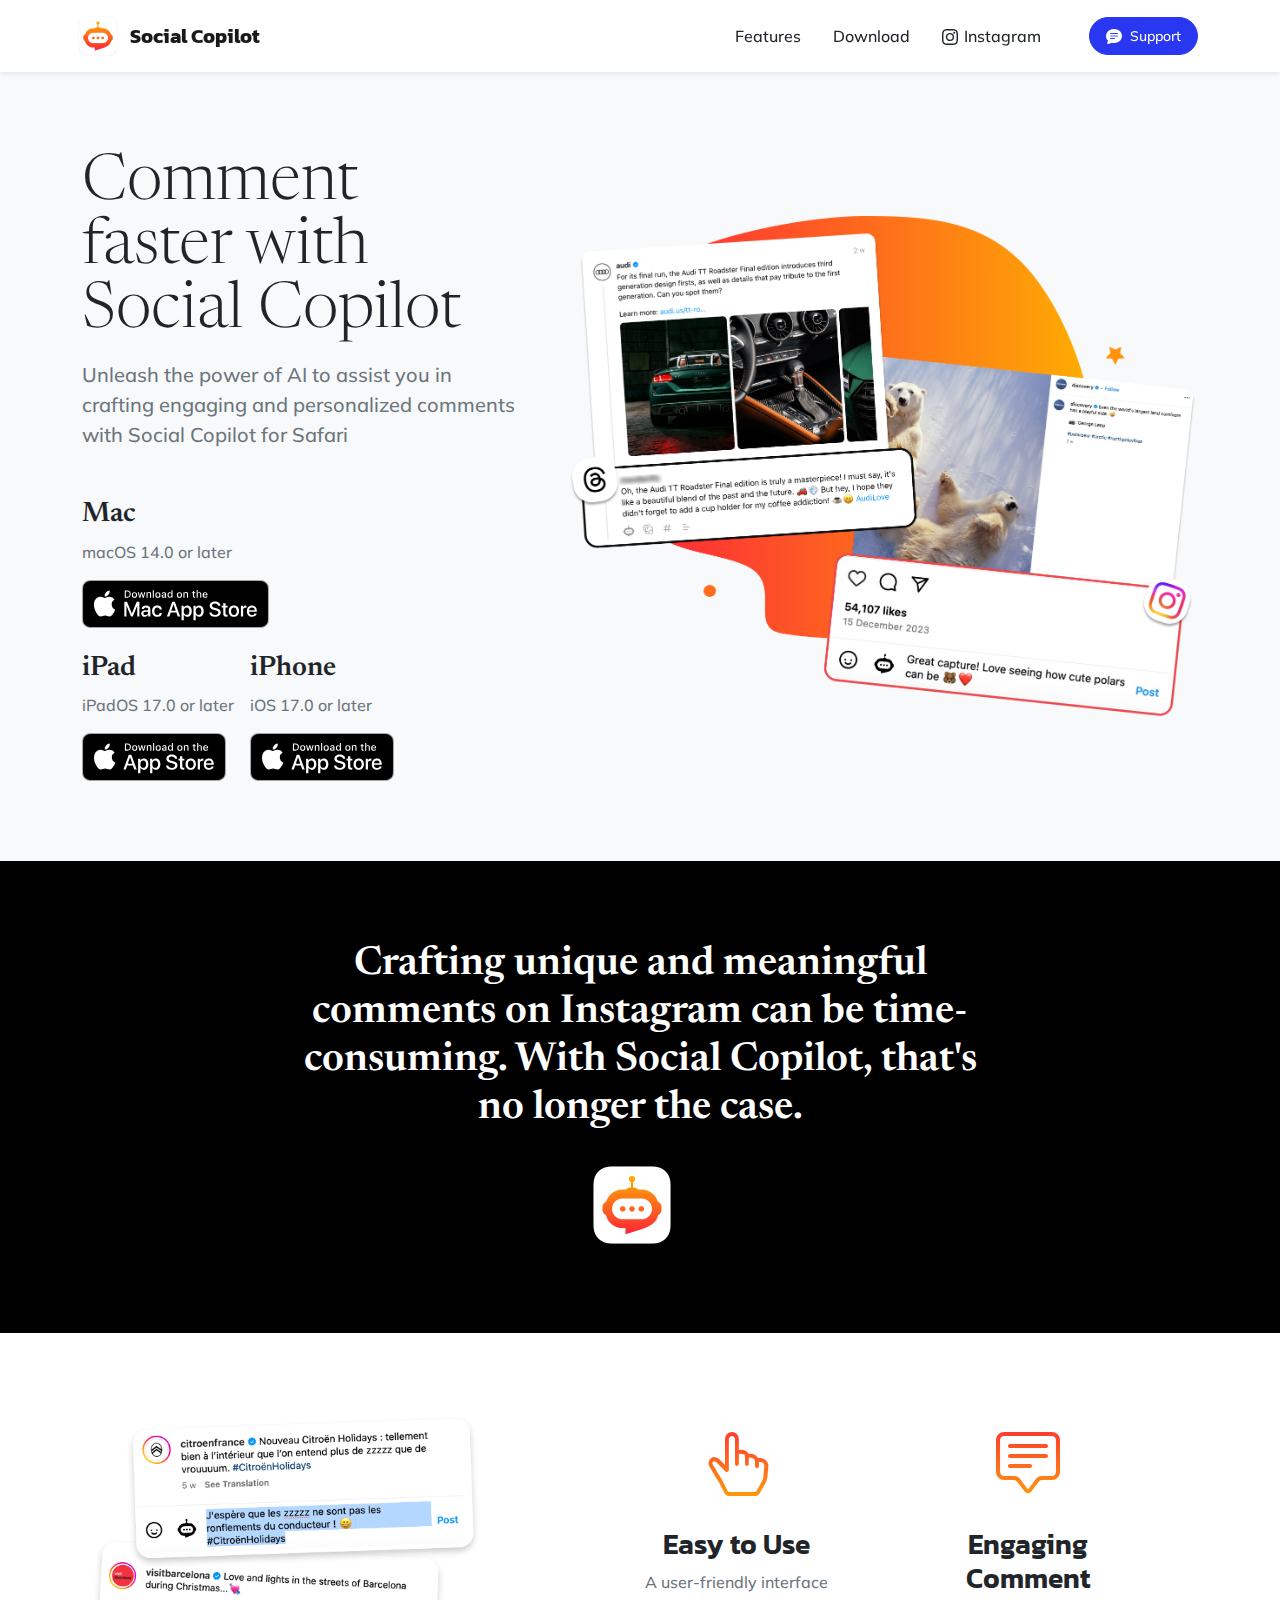
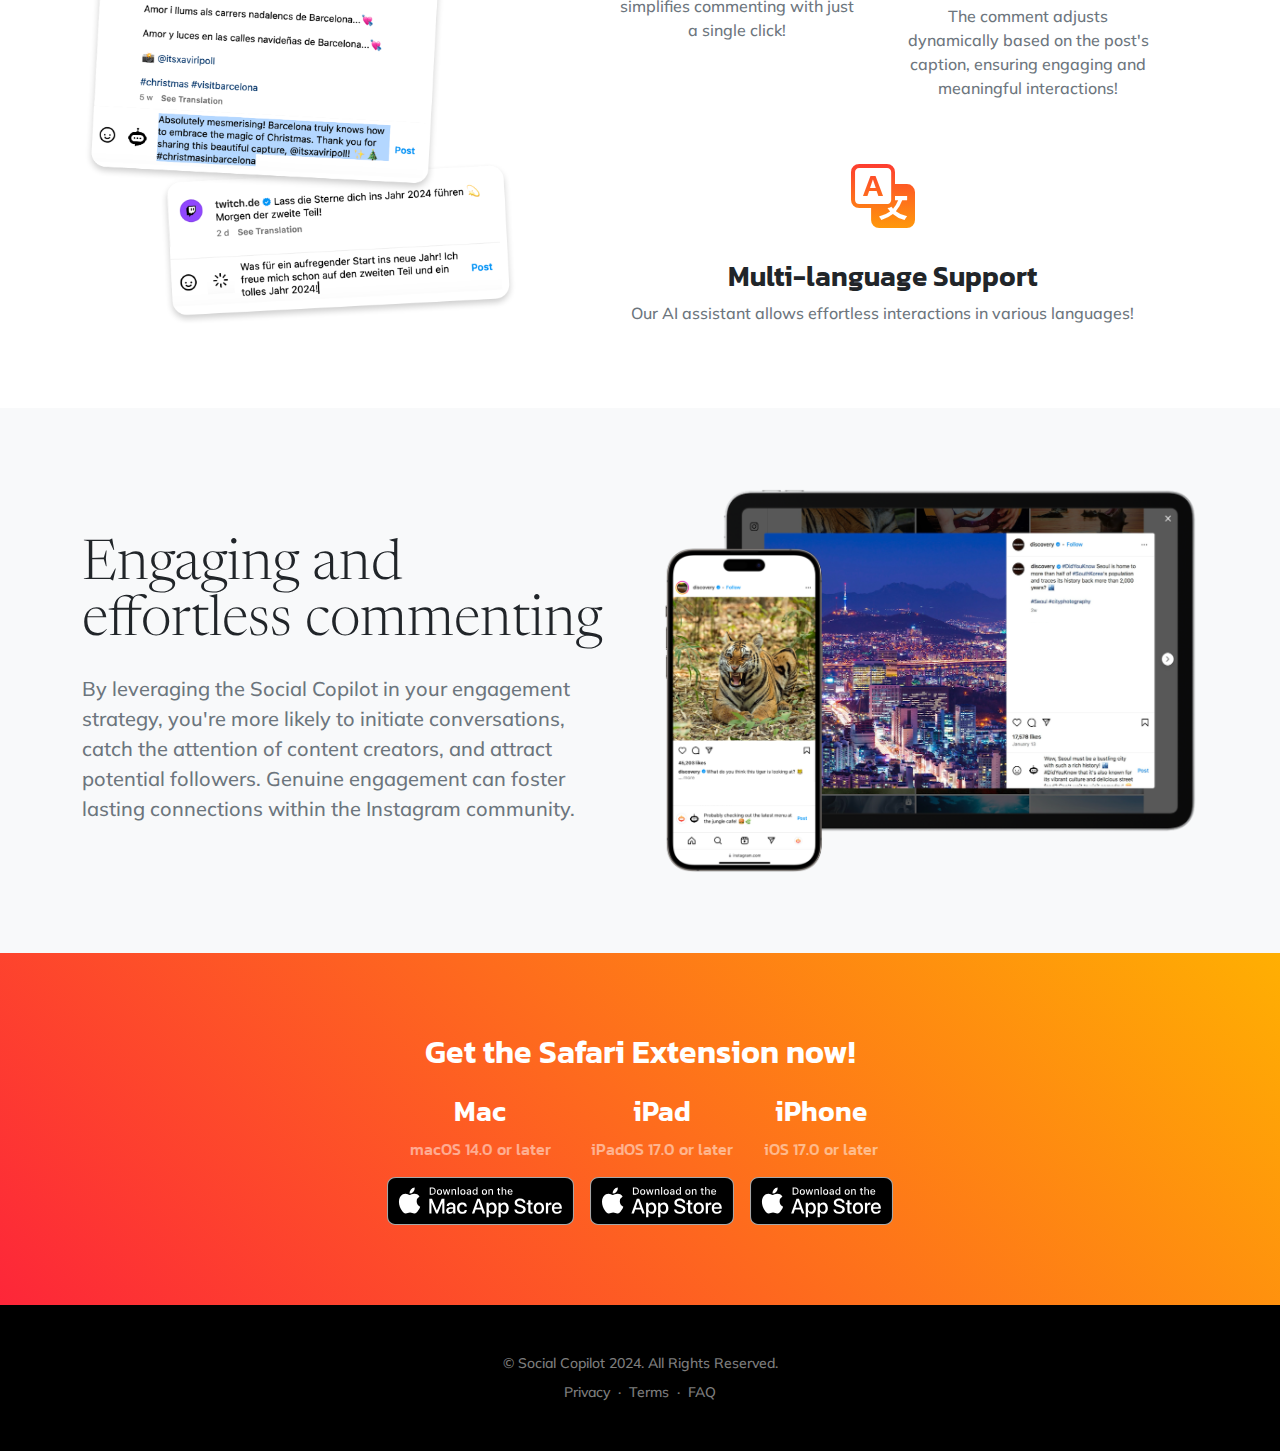
==== commit 360d0794: "misc design change" ====
--- a/index.html
+++ b/index.html
@@ -107,7 +107,7 @@
                 </div>
             </div>
         </header>
-        <aside class="text-center bg-gradient-primary-to-secondary">
+        <aside class="text-center bg-black">
             <div class="container px-5">
                 <div class="row gx-5 justify-content-center">
                     <div class="col-xl-8">
@@ -166,7 +166,7 @@
         <section class="bg-light">
             <div class="container">
                 <div class="row gx-5 align-items-center justify-content-center justify-content-lg-between">
-                    <div class="col-12 col-lg-6">
+                    <div class="col-12 col-lg-6 text-center text-lg-start">
                         <h2 class="display-4 lh-1 mb-4">Engaging and effortless commenting</h2>
                         <p class="lead fw-normal text-muted mb-5 mb-lg-0">By leveraging the Social Copilot in your engagement strategy, you're more likely to initiate conversations, catch the
                         attention of content creators, and attract potential followers. Genuine engagement can foster lasting connections within
